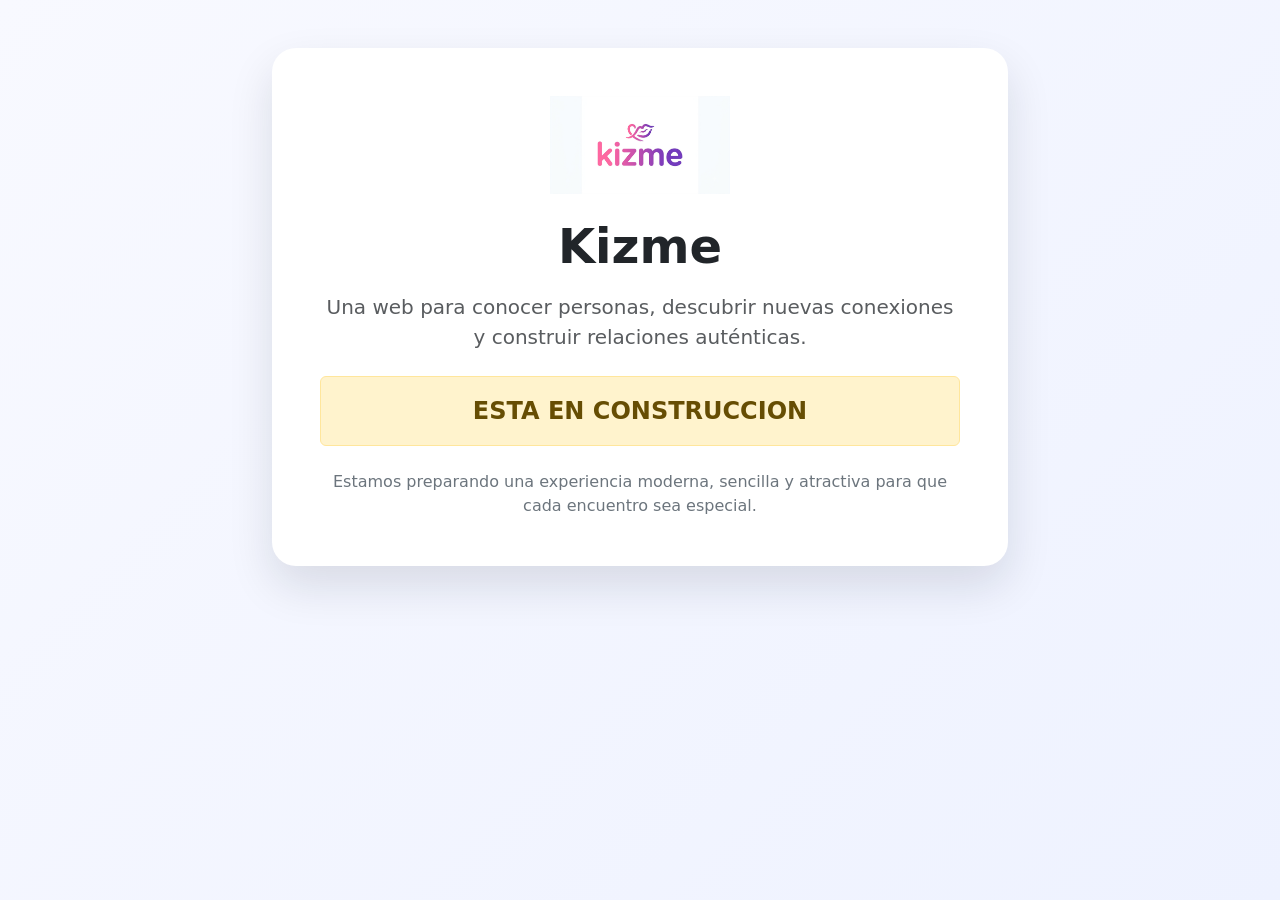
==== index.html @ 17091ad4 "EN CONSTRUCCION" ====
<!DOCTYPE html>
<html lang="es">
  <head>
    <meta charset="UTF-8" />
    <meta name="viewport" content="width=device-width, initial-scale=1.0" />
    <title>Kizme</title>
    <link
      href="https://cdn.jsdelivr.net/npm/bootstrap@5.3.3/dist/css/bootstrap.min.css"
      rel="stylesheet"
    />
    <style>
      body {
        background: linear-gradient(135deg, #f8f9ff 0%, #eef2ff 100%);
        min-height: 100vh;
      }

      .hero-card {
        border: 0;
        border-radius: 1.5rem;
        box-shadow: 0 20px 45px rgba(15, 23, 42, 0.12);
      }

      .logo-img {
        max-width: 180px;
        height: auto;
      }
    </style>
  </head>
  <body>
    <div class="container py-5">
      <div class="row justify-content-center">
        <div class="col-lg-8">
          <div class="card hero-card p-4 p-md-5 text-center">
            <img src="img/logo.png" alt="Logo de Kizme" class="logo-img mx-auto d-block" />
            <h1 class="display-5 fw-bold mt-4 mb-3">Kizme</h1>
            <p class="lead text-muted mb-4">
              Una web para conocer personas, descubrir nuevas conexiones y construir relaciones auténticas.
            </p>
            <div class="alert alert-warning fw-bold fs-4 mb-4" role="alert">
              ESTA EN CONSTRUCCION
            </div>
            <p class="mb-0 text-secondary">
              Estamos preparando una experiencia moderna, sencilla y atractiva para que cada encuentro sea especial.
            </p>
          </div>
        </div>
      </div>
    </div>
  </body>
</html>
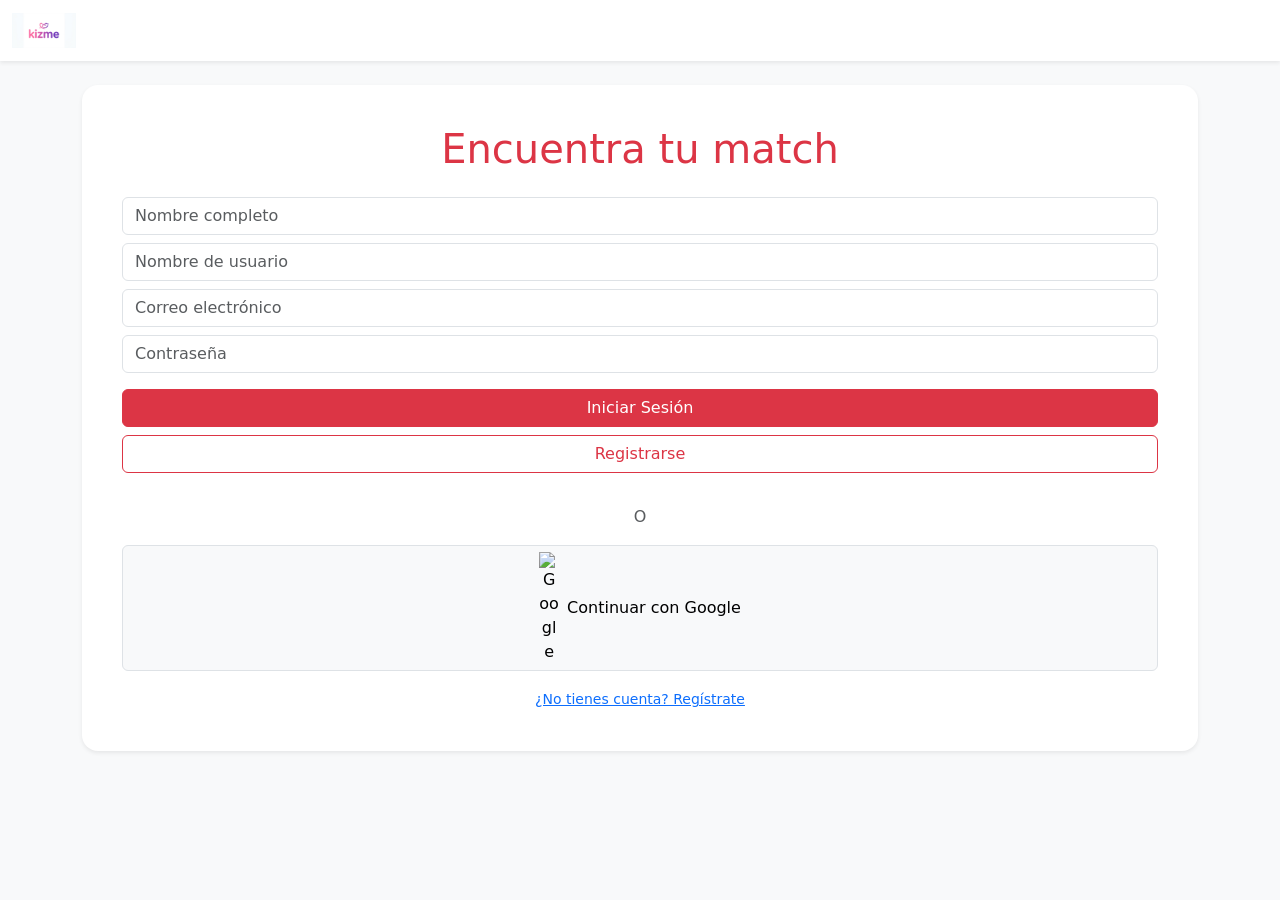
==== commit 2605ebdc: "AUTENTICAR GOOGLE" ====
--- a/index.html
+++ b/index.html
@@ -1,50 +1,125 @@
 <!DOCTYPE html>
 <html lang="es">
-  <head>
-    <meta charset="UTF-8" />
-    <meta name="viewport" content="width=device-width, initial-scale=1.0" />
-    <title>Kizme</title>
-    <link
-      href="https://cdn.jsdelivr.net/npm/bootstrap@5.3.3/dist/css/bootstrap.min.css"
-      rel="stylesheet"
-    />
-    <style>
-      body {
-        background: linear-gradient(135deg, #f8f9ff 0%, #eef2ff 100%);
-        min-height: 100vh;
-      }
+<head>
+    <meta charset="UTF-8">
+    <meta name="viewport" content="width=device-width, initial-scale=1.0">
+    <title>DatingApp MVP V001</title>
+    <link href="https://cdn.jsdelivr.net/npm/bootstrap@5.3.0/dist/css/bootstrap.min.css" rel="stylesheet">
+    <link rel="stylesheet" href="css/styles.css">
+    <script src="https://cdn.jsdelivr.net/npm/@supabase/supabase-js@2"></script>
+</head>
+<body class="bg-light">
 
-      .hero-card {
-        border: 0;
-        border-radius: 1.5rem;
-        box-shadow: 0 20px 45px rgba(15, 23, 42, 0.12);
-      }
+    <nav class="navbar navbar-light bg-white shadow-sm">
+        <div class="container-fluid justify-content-between">
+            <a class="navbar-brand" href="#">
+                <img src="img/logo.png" alt="Logo" height="35">
+            </a>
+            <button id="logout-btn" class="btn btn-outline-danger btn-sm hidden" onclick="cerrarSesion()">Cerrar Sesión</button>
+        </div>
+    </nav>
 
-      .logo-img {
-        max-width: 180px;
-        height: auto;
-      }
-    </style>
-  </head>
-  <body>
-    <div class="container py-5">
-      <div class="row justify-content-center">
-        <div class="col-lg-8">
-          <div class="card hero-card p-4 p-md-5 text-center">
-            <img src="img/logo.png" alt="Logo de Kizme" class="logo-img mx-auto d-block" />
-            <h1 class="display-5 fw-bold mt-4 mb-3">Kizme</h1>
-            <p class="lead text-muted mb-4">
-              Una web para conocer personas, descubrir nuevas conexiones y construir relaciones auténticas.
-            </p>
-            <div class="alert alert-warning fw-bold fs-4 mb-4" role="alert">
-              ESTA EN CONSTRUCCION
+    <main class="container mt-4 mb-5 pb-5" id="app-container">
+        
+        <!-- VISTA DE AUTENTICACIÓN -->
+        <section id="auth-view" class="view active">
+            <div class="card p-4 shadow-sm border-0 rounded-4">
+                <div class="card-body">
+                    <h1 class="text-center text-danger mb-4 display-6">Encuentra tu match</h1>
+                    <input type="text" id="auth-nombre" class="form-control mb-2 hidden-on-login" placeholder="Nombre completo">
+                    <input type="text" id="auth-username" class="form-control mb-2 hidden-on-login" placeholder="Nombre de usuario">
+                    <input type="email" id="auth-email" class="form-control mb-2" placeholder="Correo electrónico">
+                    <input type="password" id="auth-password" class="form-control mb-3" placeholder="Contraseña">
+                    
+                    <button id="login-btn" class="btn btn-danger w-100 mb-2" onclick="iniciarSesion()">Iniciar Sesión</button>
+                    <button id="register-btn" class="btn btn-outline-danger w-100 mb-3" onclick="registrarUsuario()">Registrarse</button>
+                    
+                    <div class="text-center text-muted my-3">O</div>
+                    
+                    <button class="btn btn-light border w-100 d-flex align-items-center justify-content-center gap-2" onclick="loginConGoogle()">
+                        <img src="https://upload.wikimedia.org/wikipedia/commons/thumb/3/3c/Google_Favicon_2025.svg/960px-Google_Favicon_2025.svg.png?_=20251015042304" width="20" alt="Google">
+                        Continuar con Google
+                    </button>
+                    <p id="auth-message" class="text-danger text-center mt-3 small"></p>
+                    <div class="text-center mt-3">
+                        <small><a href="#" onclick="toggleAuthMode(event)" id="toggle-link">¿No tienes cuenta? Regístrate</a></small>
+                    </div>
+                </div>
             </div>
-            <p class="mb-0 text-secondary">
-              Estamos preparando una experiencia moderna, sencilla y atractiva para que cada encuentro sea especial.
-            </p>
-          </div>
-        </div>
-      </div>
-    </div>
-  </body>
-</html>
+        </section>
+
+        <!-- VISTA DE PERFIL -->
+        <section id="profile-setup-view" class="view">
+            <div class="card p-4 shadow-sm border-0 rounded-4 text-center">
+                <div class="card-body">
+                    <h1 class="h3 text-danger mb-4">Termina tu perfil</h1>
+                    <img id="profile-preview" src="https://via.placeholder.com/150" class="rounded-circle shadow-sm mb-3" width="150" height="150" style="object-fit:cover;" alt="Foto de perfil">
+                    <input type="file" id="avatar-input" class="form-control mb-3" accept="image/*">
+                    <input type="text" id="setup-bio" class="form-control mb-3" placeholder="Cuéntanos sobre ti...">
+                    <select id="setup-genero" class="form-select mb-3">
+                        <option value="">Selecciona tu género</option>
+                        <option value="hombre">Hombre</option>
+                        <option value="mujer">Mujer</option>
+                        <option value="otro">Otro</option>
+                    </select>
+                    <button class="btn btn-danger w-100" onclick="guardarPerfil()">Guardar y Empezar</button>
+                </div>
+            </div>
+        </section>
+
+        <!-- VISTA DESCUBRIR -->
+        <section id="discover-view" class="view">
+            <h4 class="text-center mb-3 text-muted">Descubrir</h4>
+            <div id="card-container" class="card-container position-relative mb-4">
+                <div id="profile-card" class="card shadow border-0 rounded-4 overflow-hidden profile-card hidden">
+                    <img id="card-img" src="" class="card-img-top" alt="Foto" style="height: 350px; object-fit: cover;">
+                    <div class="card-body">
+                        <h5 class="card-title mb-0" id="card-name"></h5>
+                        <p class="card-text text-muted small" id="card-bio"></p>
+                    </div>
+                </div>
+                <div id="no-profiles" class="text-center text-muted mt-5 hidden">
+                    <p>No hay más perfiles por ahora. Vuelve más tarde.</p>
+                </div>
+            </div>
+            <div class="d-flex justify-content-around">
+                <button class="btn btn-light rounded-circle shadow btn-lg btn-dislike" onclick="registrarInteraccion('dislike')">❌</button>
+                <button class="btn btn-light rounded-circle shadow btn-lg btn-like" onclick="registrarInteraccion('like')">❤️</button>
+            </div>
+        </section>
+
+        <!-- VISTA CHATS -->
+        <section id="chat-view" class="view">
+            <h4 class="mb-3 text-muted">Tus Matches</h4>
+            <div id="matches-list" class="list-group mb-4"></div>
+            
+            <div id="chat-room" class="card shadow-sm border-0 rounded-4 hidden">
+                <div class="card-header bg-white border-0 d-flex align-items-center">
+                    <button class="btn btn-sm btn-link text-decoration-none text-muted me-2" onclick="cerrarChat()">&larr;</button>
+                    <h5 class="mb-0" id="chat-with"></h5>
+                </div>
+                <div class="card-body messages-container p-3" id="messages-container"></div>
+                <div class="card-footer bg-white border-0 p-2">
+                    <div class="input-group">
+                        <input type="text" id="message-input" class="form-control" placeholder="Escribe un mensaje...">
+                        <button class="btn btn-danger" onclick="enviarMensaje()">Enviar</button>
+                    </div>
+                </div>
+            </div>
+        </section>
+    </main>
+
+    <!-- NAVEGACIÓN INFERIOR -->
+    <nav id="bottom-nav" class="navbar navbar-light bg-white fixed-bottom border-top hidden d-flex justify-content-around">
+        <button class="btn btn-link text-decoration-none text-muted" onclick="cambiarVista('discover-view')">
+            <span style="font-size: 1.5rem;">🔍</span><br><small>Descubrir</small>
+        </button>
+        <button class="btn btn-link text-decoration-none text-muted" onclick="cambiarVista('chat-view')">
+            <span style="font-size: 1.5rem;">💬</span><br><small>Chats</small>
+        </button>
+    </nav>
+
+    <script src="https://cdn.jsdelivr.net/npm/bootstrap@5.3.0/dist/js/bootstrap.bundle.min.js"></script>
+    <script src="js/app.js"></script>
+</body>
+</html>
--- a/css/styles.css
+++ b/css/styles.css
@@ -0,0 +1,16 @@
+.view { display: none; }
+.view.active { display: block; }
+.hidden { display: none !important; }
+
+/* Botones de Like/Dislike */
+.btn-dislike { width: 60px; height: 60px; border: 1px solid #ddd !important; font-size: 24px; }
+.btn-like { width: 60px; height: 60px; border: 1px solid #ddd !important; font-size: 24px; color: #FF3B30; }
+
+/* Chat */
+.messages-container { height: 350px; overflow-y: auto; background: #F5F5F5; display: flex; flex-direction: column; gap: 10px; }
+.message-bubble { max-width: 75%; padding: 10px 15px; border-radius: 15px; font-size: 14px; }
+.message-bubble.sent { background: #FF3B30; color: white; align-self: flex-end; border-bottom-right-radius: 2px; }
+.message-bubble.received { background: white; color: #333; align-self: flex-start; border: 1px solid #eee; border-bottom-left-radius: 2px; }
+
+/* Tarjeta de Descubrir */
+.profile-card { position: absolute; width: 100%; }
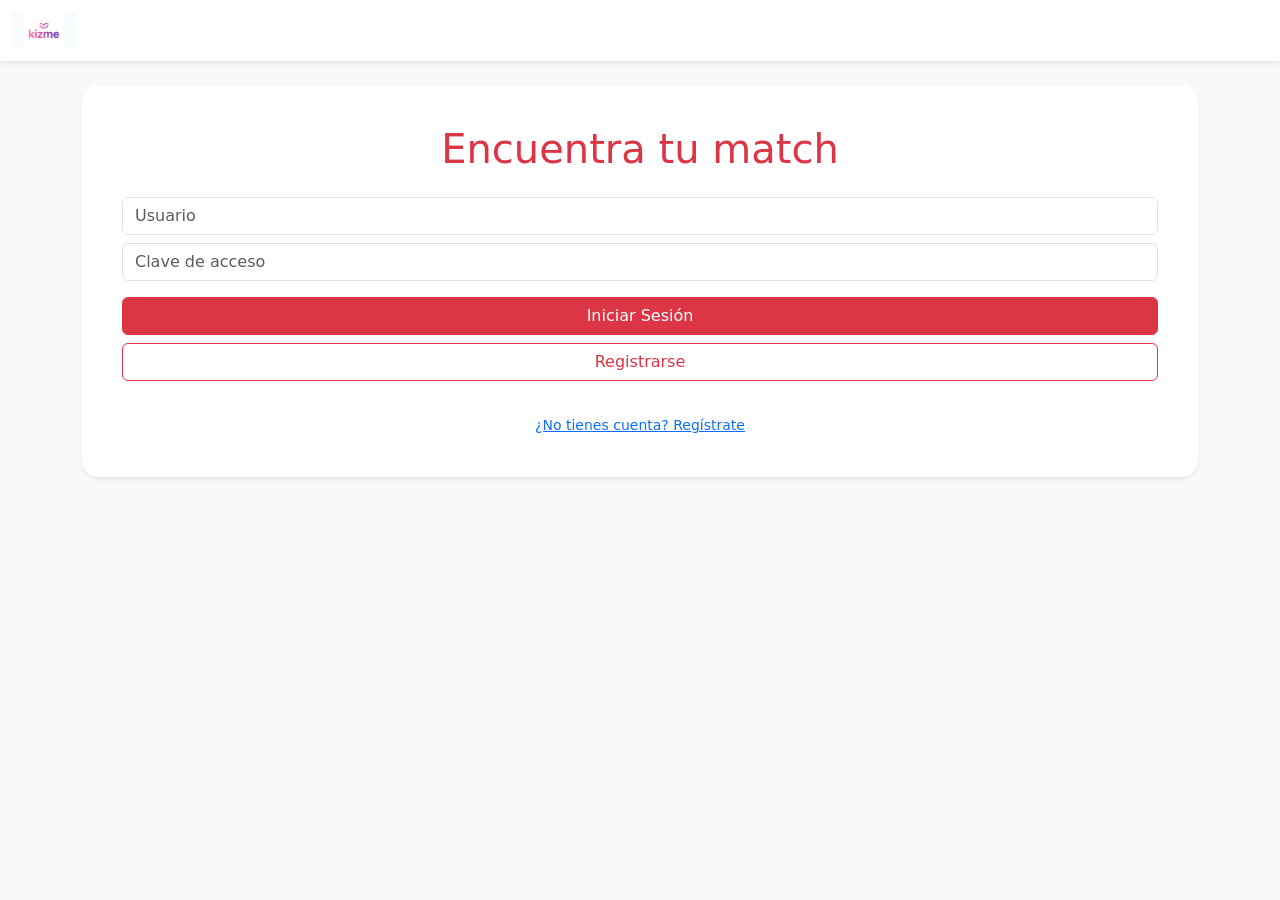
==== commit 6f469344: "Act V005" ====
--- a/index.html
+++ b/index.html
@@ -3,9 +3,9 @@
 <head>
     <meta charset="UTF-8">
     <meta name="viewport" content="width=device-width, initial-scale=1.0">
-    <title>DatingApp MVP V001</title>
+    <title>Kizme - Encuentra tu match</title>
     <link href="https://cdn.jsdelivr.net/npm/bootstrap@5.3.0/dist/css/bootstrap.min.css" rel="stylesheet">
-    <link rel="stylesheet" href="css/styles.css">
+    <link rel="stylesheet" href="css/styles.css?v=V005">
     <script src="https://cdn.jsdelivr.net/npm/@supabase/supabase-js@2"></script>
 </head>
 <body class="bg-light">
@@ -28,15 +28,15 @@
                     <h1 class="text-center text-danger mb-4 display-6">Encuentra tu match</h1>
                     <input type="text" id="auth-nombre" class="form-control mb-2 hidden-on-login" placeholder="Nombre completo">
                     <input type="text" id="auth-username" class="form-control mb-2 hidden-on-login" placeholder="Nombre de usuario">
-                    <input type="email" id="auth-email" class="form-control mb-2" placeholder="Correo electrónico">
-                    <input type="password" id="auth-password" class="form-control mb-3" placeholder="Contraseña">
+                    <input type="email" id="auth-email" class="form-control mb-2" placeholder="Usuario">
+                    <input type="password" id="auth-password" class="form-control mb-3" placeholder="Clave de acceso">
                     
                     <button id="login-btn" class="btn btn-danger w-100 mb-2" onclick="iniciarSesion()">Iniciar Sesión</button>
-                    <button id="register-btn" class="btn btn-outline-danger w-100 mb-3" onclick="registrarUsuario()">Registrarse</button>
+                    <button id="register-btn" class="btn btn-outline-danger w-100 mb-3" onclick="isLogin ? toggleAuthMode(event) : registrarUsuario()">Registrarse</button>
                     
-                    <div class="text-center text-muted my-3">O</div>
+                    <div id="auth-divider" class="text-center text-muted my-3 hidden-on-login">O</div>
                     
-                    <button class="btn btn-light border w-100 d-flex align-items-center justify-content-center gap-2" onclick="loginConGoogle()">
+                    <button id="google-login-btn" class="btn btn-light border w-100 d-flex align-items-center justify-content-center gap-2 hidden-on-login" onclick="loginConGoogle()">
                         <img src="https://upload.wikimedia.org/wikipedia/commons/thumb/3/3c/Google_Favicon_2025.svg/960px-Google_Favicon_2025.svg.png?_=20251015042304" width="20" alt="Google">
                         Continuar con Google
                     </button>
@@ -50,19 +50,79 @@
 
         <!-- VISTA DE PERFIL -->
         <section id="profile-setup-view" class="view">
-            <div class="card p-4 shadow-sm border-0 rounded-4 text-center">
+            <div class="card p-4 shadow-sm border-0 rounded-4">
                 <div class="card-body">
-                    <h1 class="h3 text-danger mb-4">Termina tu perfil</h1>
-                    <img id="profile-preview" src="https://via.placeholder.com/150" class="rounded-circle shadow-sm mb-3" width="150" height="150" style="object-fit:cover;" alt="Foto de perfil">
+                    <div class="text-center mb-4">
+                        <h1 class="h3 text-danger mb-1">Termina tu perfil</h1>
+                        <p class="text-muted small mb-0">Completa tus datos para empezar a conocer personas</p>
+                    </div>
+                    <img id="profile-preview" src="img/placeholder.jpg" class="rounded-circle shadow-sm mb-3 mx-auto d-block" width="130" height="130" style="object-fit:cover; border: 3px solid #dc3545;" alt="Foto de perfil">
                     <input type="file" id="avatar-input" class="form-control mb-3" accept="image/*">
-                    <input type="text" id="setup-bio" class="form-control mb-3" placeholder="Cuéntanos sobre ti...">
-                    <select id="setup-genero" class="form-select mb-3">
-                        <option value="">Selecciona tu género</option>
-                        <option value="hombre">Hombre</option>
-                        <option value="mujer">Mujer</option>
-                        <option value="otro">Otro</option>
-                    </select>
-                    <button class="btn btn-danger w-100" onclick="guardarPerfil()">Guardar y Empezar</button>
+
+                    <div class="row g-2 mb-3">
+                        <div class="col-12">
+                            <label class="form-label small fw-bold text-muted">Foto de perfil</label>
+                        </div>
+                    </div>
+
+                    <input type="text" id="setup-bio" class="form-control mb-3" placeholder="Cuéntanos sobre ti..." rows="2">
+                    <div class="row g-2 mb-3">
+                        <div class="col-6">
+                            <label class="form-label small fw-bold text-muted">Edad</label>
+                            <input type="number" id="setup-edad" class="form-control" placeholder="Edad" min="18" max="99">
+                        </div>
+                        <div class="col-6">
+                            <label class="form-label small fw-bold text-muted">País</label>
+                            <input type="text" id="setup-pais" class="form-control" value="Venezuela" placeholder="País">
+                        </div>
+                    </div>
+
+                    <!-- Ubicación Venezuela - Selectores en cascada -->
+                    <div class="mb-3">
+                        <label class="form-label small fw-bold text-danger">Tu ubicación en Venezuela</label>
+                        <div class="row g-2">
+                            <div class="col-md-6">
+                                <select id="setup-estado" class="form-select">
+                                    <option value="">Estado...</option>
+                                </select>
+                            </div>
+                            <div class="col-md-6">
+                                <select id="setup-ciudad-select" class="form-select" disabled>
+                                    <option value="">Ciudad...</option>
+                                </select>
+                            </div>
+                            <div class="col-md-6">
+                                <select id="setup-municipio" class="form-select" disabled>
+                                    <option value="">Municipio...</option>
+                                </select>
+                            </div>
+                            <div class="col-md-6">
+                                <select id="setup-parroquia" class="form-select" disabled>
+                                    <option value="">Parroquia...</option>
+                                </select>
+                            </div>
+
+                        </div>
+                    </div>
+
+                    <!-- Género y búsqueda -->
+                    <div class="mb-3">
+                        <label class="form-label small fw-bold text-danger">Tu identidad</label>
+                        <div class="row g-2">
+                            <div class="col-md-6">
+                                <select id="setup-genero" class="form-select">
+                                    <option value="">Tu género...</option>
+                                </select>
+                            </div>
+                            <div class="col-md-6">
+                                <select id="setup-buscando-genero" class="form-select">
+                                    <option value="">Quieres conocer a...</option>
+                                </select>
+                            </div>
+                        </div>
+                    </div>
+
+                    <button class="btn btn-danger w-100 mt-2" onclick="guardarPerfil()">Guardar y Empezar</button>
                 </div>
             </div>
         </section>
@@ -75,6 +135,7 @@
                     <img id="card-img" src="" class="card-img-top" alt="Foto" style="height: 350px; object-fit: cover;">
                     <div class="card-body">
                         <h5 class="card-title mb-0" id="card-name"></h5>
+                        <p class="card-text text-muted small mb-1" id="card-location"></p>
                         <p class="card-text text-muted small" id="card-bio"></p>
                     </div>
                 </div>
@@ -83,8 +144,8 @@
                 </div>
             </div>
             <div class="d-flex justify-content-around">
-                <button class="btn btn-light rounded-circle shadow btn-lg btn-dislike" onclick="registrarInteraccion('dislike')">❌</button>
-                <button class="btn btn-light rounded-circle shadow btn-lg btn-like" onclick="registrarInteraccion('like')">❤️</button>
+                <button class="btn btn-light rounded-circle shadow btn-lg btn-dislike" onclick="registrarInteraccion('dislike')">&#10060;</button>
+                <button class="btn btn-light rounded-circle shadow btn-lg btn-like" onclick="registrarInteraccion('like')">&#10084;&#65039;</button>
             </div>
         </section>
 
@@ -112,14 +173,21 @@
     <!-- NAVEGACIÓN INFERIOR -->
     <nav id="bottom-nav" class="navbar navbar-light bg-white fixed-bottom border-top hidden d-flex justify-content-around">
         <button class="btn btn-link text-decoration-none text-muted" onclick="cambiarVista('discover-view')">
-            <span style="font-size: 1.5rem;">🔍</span><br><small>Descubrir</small>
+            <span style="font-size: 1.5rem;">&#128269;</span><br><small>Descubrir</small>
         </button>
+        <a href="miskizme.html" class="btn btn-link text-decoration-none text-muted">
+            <span style="font-size: 1.5rem;">&#10084;&#65039;</span><br><small>Mis Kizme</small>
+        </a>
         <button class="btn btn-link text-decoration-none text-muted" onclick="cambiarVista('chat-view')">
-            <span style="font-size: 1.5rem;">💬</span><br><small>Chats</small>
+            <span style="font-size: 1.5rem;">&#128172;</span><br><small>Chats</small>
         </button>
+        <a href="acceso.html" class="btn btn-link text-decoration-none text-muted">
+            <span style="font-size: 1.5rem;">&#128274;</span><br><small>Acceso</small>
+        </a>
     </nav>
 
     <script src="https://cdn.jsdelivr.net/npm/bootstrap@5.3.0/dist/js/bootstrap.bundle.min.js"></script>
-    <script src="js/app.js"></script>
+    <script src="js/config.js?v=V005"></script>
+    <script src="js/app.js?v=V005"></script>
 </body>
-</html>+</html>
--- a/css/styles.css
+++ b/css/styles.css
@@ -1,16 +1,123 @@
-.view { display: none; }
-.view.active { display: block; }
-.hidden { display: none !important; }
+/* css/styles.css */
+.view {
+    display: none;
+}
 
-/* Botones de Like/Dislike */
-.btn-dislike { width: 60px; height: 60px; border: 1px solid #ddd !important; font-size: 24px; }
-.btn-like { width: 60px; height: 60px; border: 1px solid #ddd !important; font-size: 24px; color: #FF3B30; }
+.view.active {
+    display: block;
+}
 
-/* Chat */
-.messages-container { height: 350px; overflow-y: auto; background: #F5F5F5; display: flex; flex-direction: column; gap: 10px; }
-.message-bubble { max-width: 75%; padding: 10px 15px; border-radius: 15px; font-size: 14px; }
-.message-bubble.sent { background: #FF3B30; color: white; align-self: flex-end; border-bottom-right-radius: 2px; }
-.message-bubble.received { background: white; color: #333; align-self: flex-start; border: 1px solid #eee; border-bottom-left-radius: 2px; }
+.hidden {
+    display: none !important;
+}
 
-/* Tarjeta de Descubrir */
-.profile-card { position: absolute; width: 100%; }+.profile-card {
+    transition: transform 0.3s, opacity 0.3s;
+}
+
+.messages-container {
+    height: 350px;
+    overflow-y: auto;
+    display: flex;
+    flex-direction: column;
+}
+
+.message-bubble {
+    max-width: 75%;
+    padding: 8px 14px;
+    margin-bottom: 8px;
+    border-radius: 18px;
+    word-wrap: break-word;
+}
+
+.message-bubble.sent {
+    align-self: flex-end;
+    background-color: #dc3545;
+    color: white;
+    border-bottom-right-radius: 4px;
+}
+
+.message-bubble.received {
+    align-self: flex-start;
+    background-color: #e9ecef;
+    color: #212529;
+    border-bottom-left-radius: 4px;
+}
+
+#card-container {
+    min-height: 400px;
+    display: flex;
+    align-items: center;
+    justify-content: center;
+}
+
+.btn-like:hover {
+    background-color: #dc3545 !important;
+    color: white !important;
+}
+
+.btn-dislike:hover {
+    background-color: #6c757d !important;
+    color: white !important;
+}
+
+.navbar-brand img {
+    height: 35px;
+}
+
+#bottom-nav .btn {
+    font-size: 0.8rem;
+    padding: 8px 16px;
+}
+
+#bottom-nav .btn span {
+    display: block;
+    font-size: 1.5rem;
+    line-height: 1.2;
+}
+
+/* Mejoras para el perfil */
+#profile-preview {
+    border: 3px solid #dc3545;
+}
+
+/* Mejoras para los botones de swipe */
+.btn-like, .btn-dislike {
+    width: 60px;
+    height: 60px;
+    display: flex;
+    align-items: center;
+    justify-content: center;
+    font-size: 1.8rem;
+}
+
+/* Estilos para la card de perfil */
+.profile-card .card-img-top {
+    height: 350px;
+    object-fit: cover;
+}
+
+@media (max-width: 576px) {
+    .container {
+        padding-left: 12px;
+        padding-right: 12px;
+    }
+    
+    .card {
+        border-radius: 12px !important;
+    }
+    
+    .messages-container {
+        height: 300px;
+    }
+    
+    .profile-card .card-img-top {
+        height: 280px;
+    }
+    
+    .btn-like, .btn-dislike {
+        width: 50px;
+        height: 50px;
+        font-size: 1.5rem;
+    }
+}
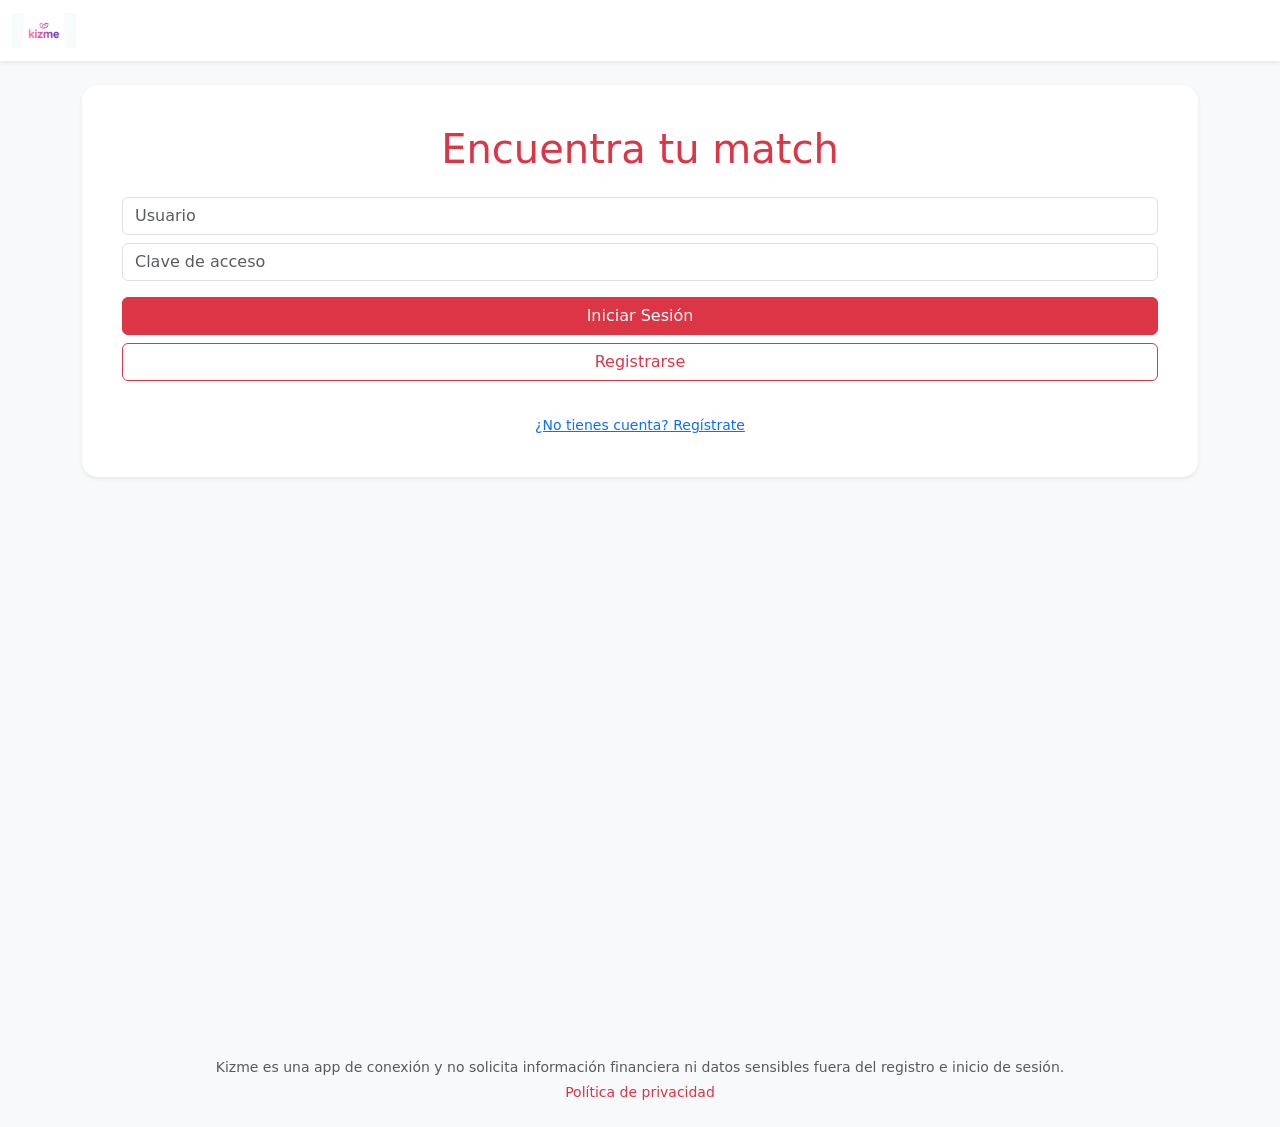
==== commit afd59a8b: "ACT" ====
--- a/index.html
+++ b/index.html
@@ -3,6 +3,8 @@
 <head>
     <meta charset="UTF-8">
     <meta name="viewport" content="width=device-width, initial-scale=1.0">
+    <meta name="description" content="Kizme es una aplicación web de conexión para descubrir personas, crear tu perfil y encontrar matches de forma segura.">
+    <meta name="robots" content="index,follow">
     <title>Kizme - Encuentra tu match</title>
     <link href="https://cdn.jsdelivr.net/npm/bootstrap@5.3.0/dist/css/bootstrap.min.css" rel="stylesheet">
     <link rel="stylesheet" href="css/styles.css?v=V005">
@@ -123,6 +125,7 @@
                     </div>
 
                     <button class="btn btn-danger w-100 mt-2" onclick="guardarPerfil()">Guardar y Empezar</button>
+                  <div style="height: 100px;"></div>
                 </div>
             </div>
         </section>
@@ -169,6 +172,11 @@
             </div>
         </section>
     </main>
+
+    <footer class="container py-4 text-center small text-muted">
+        <p class="mb-1">Kizme es una app de conexión y no solicita información financiera ni datos sensibles fuera del registro e inicio de sesión.</p>
+        <a href="politica-privacidad.html" class="text-danger text-decoration-none">Política de privacidad</a>
+    </footer>
 
     <!-- NAVEGACIÓN INFERIOR -->
     <nav id="bottom-nav" class="navbar navbar-light bg-white fixed-bottom border-top hidden d-flex justify-content-around">
--- a/css/styles.css
+++ b/css/styles.css
@@ -120,4 +120,115 @@
         height: 50px;
         font-size: 1.5rem;
     }
+}
+
+
+
+
+
+
+
+/* ===== SOLUCIÓN PARA NAVEGACIÓN INFERIOR ===== */
+
+/* Espacio para la navegación fija */
+#app-container {
+    padding-bottom: 80px;
+    min-height: 100vh;
+}
+
+/* Ajuste de las vistas para que ocupen todo el espacio disponible */
+.view {
+    display: none;
+    min-height: calc(110vh - 180px);
+}
+
+.view.active {
+    display: block;
+}
+
+/* Navegación inferior mejorada */
+#bottom-nav {
+    background: white !important;
+    box-shadow: 0 -2px 10px rgba(0, 0, 0, 0.1);
+    padding: 6px 0 10px 0;
+    z-index: 1040;
+    height: 70px;
+}
+
+#bottom-nav .btn {
+    flex: 1;
+    padding: 4px 0;
+    font-size: 0.7rem;
+    color: #6c757d !important;
+    border: none !important;
+    background: transparent !important;
+    transition: all 0.3s ease;
+}
+
+#bottom-nav .btn:hover,
+#bottom-nav .btn:focus {
+    color: #dc3545 !important;
+}
+
+#bottom-nav .btn span {
+    display: block;
+    font-size: 1.4rem;
+    margin-bottom: 2px;
+}
+
+#bottom-nav .btn small {
+    font-size: 0.65rem;
+}
+
+/* Ajustes para dispositivos móviles */
+@media (max-width: 576px) {
+    #bottom-nav {
+        height: 90px;
+        padding: 4px 0 8px 0;
+    }
+    
+    #bottom-nav .btn span {
+        font-size: 1.2rem;
+    }
+    
+    #bottom-nav .btn small {
+        font-size: 0.6rem;
+    }
+    
+    #app-container {
+        padding-bottom: 70px;
+    }
+}
+
+/* Scroll suave para las vistas */
+#discover-view,
+#chat-view {
+    overflow-y: auto;
+    -webkit-overflow-scrolling: touch;
+}
+
+/* Mejorar el contenedor de mensajes del chat */
+#messages-container {
+    max-height: 350px;
+    overflow-y: auto;
+    padding: 15px;
+    background: #f8f9fa;
+    border-radius: 8px;
+}
+
+/* Ajuste para el chat room */
+#chat-room {
+    margin-bottom: 20px;
+}
+
+/* Ocultar scrollbar en algunas vistas (opcional) */
+#discover-view::-webkit-scrollbar,
+#chat-view::-webkit-scrollbar {
+    width: 4px;
+}
+
+#discover-view::-webkit-scrollbar-thumb,
+#chat-view::-webkit-scrollbar-thumb {
+    background: #dc3545;
+    border-radius: 4px;
 }
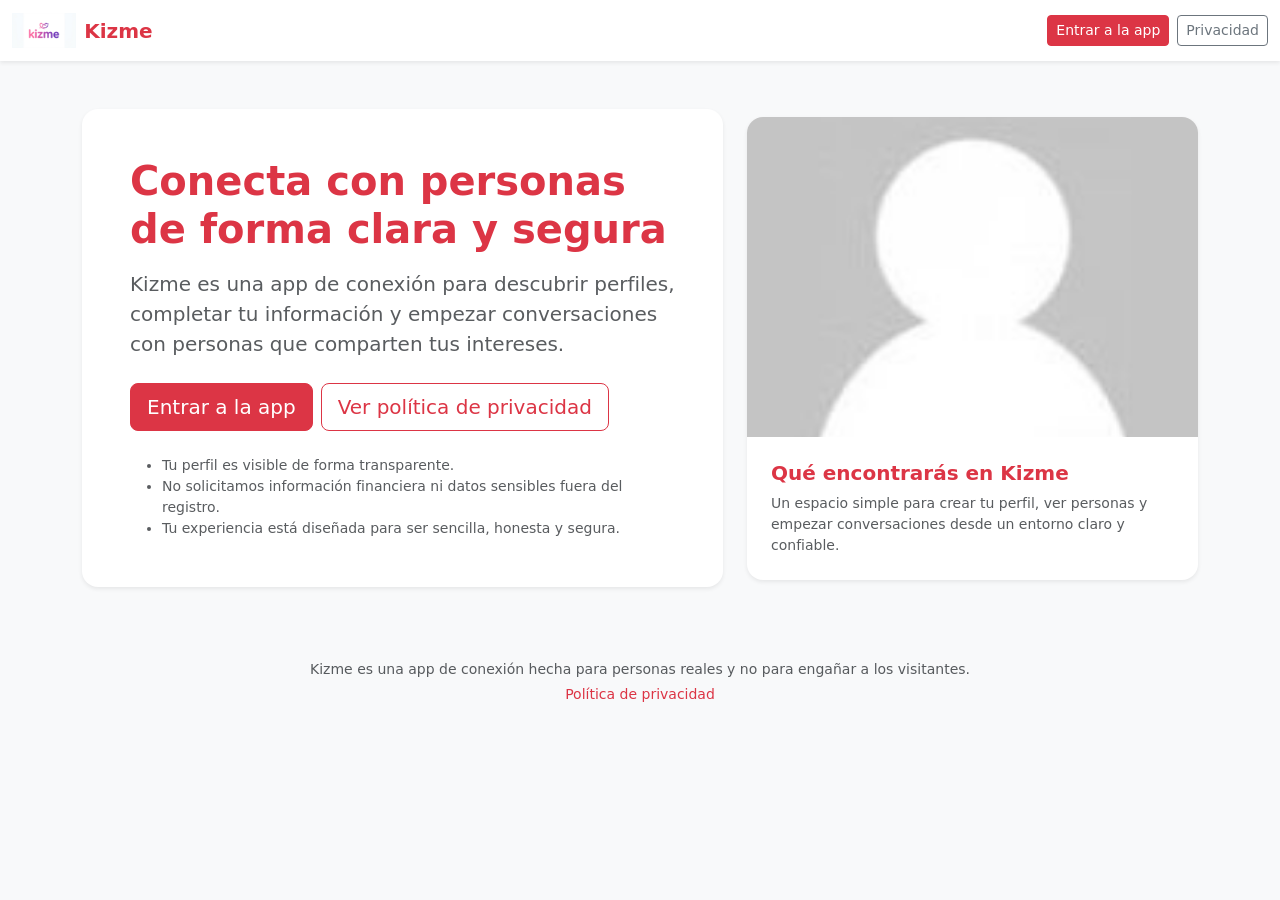
==== commit 41eb8659: "reemplazando la portada principal" ====
--- a/index.html
+++ b/index.html
@@ -1,6 +1,21 @@
 <!DOCTYPE html>
 <html lang="es">
 <head>
+    <!-- Google Tag Manager -->
+<script>(function(w,d,s,l,i){w[l]=w[l]||[];w[l].push({'gtm.start':
+new Date().getTime(),event:'gtm.js'});var f=d.getElementsByTagName(s)[0],
+j=d.createElement(s),dl=l!='dataLayer'?'&l='+l:'';j.async=true;j.src=
+'https://www.googletagmanager.com/gtm.js?id='+i+dl;f.parentNode.insertBefore(j,f);
+})(window,document,'script','dataLayer','GTM-K3759VKL');</script>
+<!-- End Google Tag Manager -->
+    <!-- Google tag (gtag.js) -->
+<script async src="https://www.googletagmanager.com/gtag/js?id=G-YSMS384BFZ"></script>
+<script>
+  window.dataLayer = window.dataLayer || [];
+  function gtag(){dataLayer.push(arguments);}
+  gtag('js', new Date());
+  gtag('config', 'G-YSMS384BFZ');
+</script>
     <meta charset="UTF-8">
     <meta name="viewport" content="width=device-width, initial-scale=1.0">
     <meta name="description" content="Kizme es una aplicación web de conexión para descubrir personas, crear tu perfil y encontrar matches de forma segura.">
@@ -8,194 +23,58 @@
     <title>Kizme - Encuentra tu match</title>
     <link href="https://cdn.jsdelivr.net/npm/bootstrap@5.3.0/dist/css/bootstrap.min.css" rel="stylesheet">
     <link rel="stylesheet" href="css/styles.css?v=V005">
-    <script src="https://cdn.jsdelivr.net/npm/@supabase/supabase-js@2"></script>
 </head>
 <body class="bg-light">
+    <!-- Google Tag Manager (noscript) -->
+<noscript><iframe src="https://www.googletagmanager.com/ns.html?id=GTM-K3759VKL"
+height="0" width="0" style="display:none;visibility:hidden"></iframe></noscript>
+<!-- End Google Tag Manager (noscript) -->
 
     <nav class="navbar navbar-light bg-white shadow-sm">
         <div class="container-fluid justify-content-between">
-            <a class="navbar-brand" href="#">
+            <a class="navbar-brand d-flex align-items-center gap-2" href="index.html">
                 <img src="img/logo.png" alt="Logo" height="35">
+                <span class="fw-bold text-danger">Kizme</span>
             </a>
-            <button id="logout-btn" class="btn btn-outline-danger btn-sm hidden" onclick="cerrarSesion()">Cerrar Sesión</button>
+            <div class="d-flex gap-2">
+                <a href="app.html" class="btn btn-danger btn-sm">Entrar a la app</a>
+                <a href="politica-privacidad.html" class="btn btn-outline-secondary btn-sm">Privacidad</a>
+            </div>
         </div>
     </nav>
 
-    <main class="container mt-4 mb-5 pb-5" id="app-container">
-        
-        <!-- VISTA DE AUTENTICACIÓN -->
-        <section id="auth-view" class="view active">
-            <div class="card p-4 shadow-sm border-0 rounded-4">
-                <div class="card-body">
-                    <h1 class="text-center text-danger mb-4 display-6">Encuentra tu match</h1>
-                    <input type="text" id="auth-nombre" class="form-control mb-2 hidden-on-login" placeholder="Nombre completo">
-                    <input type="text" id="auth-username" class="form-control mb-2 hidden-on-login" placeholder="Nombre de usuario">
-                    <input type="email" id="auth-email" class="form-control mb-2" placeholder="Usuario">
-                    <input type="password" id="auth-password" class="form-control mb-3" placeholder="Clave de acceso">
-                    
-                    <button id="login-btn" class="btn btn-danger w-100 mb-2" onclick="iniciarSesion()">Iniciar Sesión</button>
-                    <button id="register-btn" class="btn btn-outline-danger w-100 mb-3" onclick="isLogin ? toggleAuthMode(event) : registrarUsuario()">Registrarse</button>
-                    
-                    <div id="auth-divider" class="text-center text-muted my-3 hidden-on-login">O</div>
-                    
-                    <button id="google-login-btn" class="btn btn-light border w-100 d-flex align-items-center justify-content-center gap-2 hidden-on-login" onclick="loginConGoogle()">
-                        <img src="https://upload.wikimedia.org/wikipedia/commons/thumb/3/3c/Google_Favicon_2025.svg/960px-Google_Favicon_2025.svg.png?_=20251015042304" width="20" alt="Google">
-                        Continuar con Google
-                    </button>
-                    <p id="auth-message" class="text-danger text-center mt-3 small"></p>
-                    <div class="text-center mt-3">
-                        <small><a href="#" onclick="toggleAuthMode(event)" id="toggle-link">¿No tienes cuenta? Regístrate</a></small>
+    <main class="container py-5">
+        <div class="row align-items-center g-4">
+            <div class="col-lg-7">
+                <div class="card border-0 shadow-sm rounded-4 p-4 p-md-5">
+                    <h1 class="display-6 fw-bold text-danger mb-3">Conecta con personas de forma clara y segura</h1>
+                    <p class="lead text-muted mb-4">Kizme es una app de conexión para descubrir perfiles, completar tu información y empezar conversaciones con personas que comparten tus intereses.</p>
+                    <div class="d-flex flex-wrap gap-2 mb-4">
+                        <a href="app.html" class="btn btn-danger btn-lg">Entrar a la app</a>
+                        <a href="politica-privacidad.html" class="btn btn-outline-danger btn-lg">Ver política de privacidad</a>
+                    </div>
+                    <ul class="text-muted small mb-0">
+                        <li>Tu perfil es visible de forma transparente.</li>
+                        <li>No solicitamos información financiera ni datos sensibles fuera del registro.</li>
+                        <li>Tu experiencia está diseñada para ser sencilla, honesta y segura.</li>
+                    </ul>
+                </div>
+            </div>
+            <div class="col-lg-5">
+                <div class="card border-0 shadow-sm rounded-4 overflow-hidden">
+                    <img src="img/placeholder.jpg" alt="Kizme" class="img-fluid" style="height: 320px; object-fit: cover;">
+                    <div class="card-body p-4">
+                        <h5 class="fw-bold text-danger mb-2">Qué encontrarás en Kizme</h5>
+                        <p class="text-muted small mb-0">Un espacio simple para crear tu perfil, ver personas y empezar conversaciones desde un entorno claro y confiable.</p>
                     </div>
                 </div>
             </div>
-        </section>
-
-        <!-- VISTA DE PERFIL -->
-        <section id="profile-setup-view" class="view">
-            <div class="card p-4 shadow-sm border-0 rounded-4">
-                <div class="card-body">
-                    <div class="text-center mb-4">
-                        <h1 class="h3 text-danger mb-1">Termina tu perfil</h1>
-                        <p class="text-muted small mb-0">Completa tus datos para empezar a conocer personas</p>
-                    </div>
-                    <img id="profile-preview" src="img/placeholder.jpg" class="rounded-circle shadow-sm mb-3 mx-auto d-block" width="130" height="130" style="object-fit:cover; border: 3px solid #dc3545;" alt="Foto de perfil">
-                    <input type="file" id="avatar-input" class="form-control mb-3" accept="image/*">
-
-                    <div class="row g-2 mb-3">
-                        <div class="col-12">
-                            <label class="form-label small fw-bold text-muted">Foto de perfil</label>
-                        </div>
-                    </div>
-
-                    <input type="text" id="setup-bio" class="form-control mb-3" placeholder="Cuéntanos sobre ti..." rows="2">
-                    <div class="row g-2 mb-3">
-                        <div class="col-6">
-                            <label class="form-label small fw-bold text-muted">Edad</label>
-                            <input type="number" id="setup-edad" class="form-control" placeholder="Edad" min="18" max="99">
-                        </div>
-                        <div class="col-6">
-                            <label class="form-label small fw-bold text-muted">País</label>
-                            <input type="text" id="setup-pais" class="form-control" value="Venezuela" placeholder="País">
-                        </div>
-                    </div>
-
-                    <!-- Ubicación Venezuela - Selectores en cascada -->
-                    <div class="mb-3">
-                        <label class="form-label small fw-bold text-danger">Tu ubicación en Venezuela</label>
-                        <div class="row g-2">
-                            <div class="col-md-6">
-                                <select id="setup-estado" class="form-select">
-                                    <option value="">Estado...</option>
-                                </select>
-                            </div>
-                            <div class="col-md-6">
-                                <select id="setup-ciudad-select" class="form-select" disabled>
-                                    <option value="">Ciudad...</option>
-                                </select>
-                            </div>
-                            <div class="col-md-6">
-                                <select id="setup-municipio" class="form-select" disabled>
-                                    <option value="">Municipio...</option>
-                                </select>
-                            </div>
-                            <div class="col-md-6">
-                                <select id="setup-parroquia" class="form-select" disabled>
-                                    <option value="">Parroquia...</option>
-                                </select>
-                            </div>
-
-                        </div>
-                    </div>
-
-                    <!-- Género y búsqueda -->
-                    <div class="mb-3">
-                        <label class="form-label small fw-bold text-danger">Tu identidad</label>
-                        <div class="row g-2">
-                            <div class="col-md-6">
-                                <select id="setup-genero" class="form-select">
-                                    <option value="">Tu género...</option>
-                                </select>
-                            </div>
-                            <div class="col-md-6">
-                                <select id="setup-buscando-genero" class="form-select">
-                                    <option value="">Quieres conocer a...</option>
-                                </select>
-                            </div>
-                        </div>
-                    </div>
-
-                    <button class="btn btn-danger w-100 mt-2" onclick="guardarPerfil()">Guardar y Empezar</button>
-                  <div style="height: 100px;"></div>
-                </div>
-            </div>
-        </section>
-
-        <!-- VISTA DESCUBRIR -->
-        <section id="discover-view" class="view">
-            <h4 class="text-center mb-3 text-muted">Descubrir</h4>
-            <div id="card-container" class="card-container position-relative mb-4">
-                <div id="profile-card" class="card shadow border-0 rounded-4 overflow-hidden profile-card hidden">
-                    <img id="card-img" src="" class="card-img-top" alt="Foto" style="height: 350px; object-fit: cover;">
-                    <div class="card-body">
-                        <h5 class="card-title mb-0" id="card-name"></h5>
-                        <p class="card-text text-muted small mb-1" id="card-location"></p>
-                        <p class="card-text text-muted small" id="card-bio"></p>
-                    </div>
-                </div>
-                <div id="no-profiles" class="text-center text-muted mt-5 hidden">
-                    <p>No hay más perfiles por ahora. Vuelve más tarde.</p>
-                </div>
-            </div>
-            <div class="d-flex justify-content-around">
-                <button class="btn btn-light rounded-circle shadow btn-lg btn-dislike" onclick="registrarInteraccion('dislike')">&#10060;</button>
-                <button class="btn btn-light rounded-circle shadow btn-lg btn-like" onclick="registrarInteraccion('like')">&#10084;&#65039;</button>
-            </div>
-        </section>
-
-        <!-- VISTA CHATS -->
-        <section id="chat-view" class="view">
-            <h4 class="mb-3 text-muted">Tus Matches</h4>
-            <div id="matches-list" class="list-group mb-4"></div>
-            
-            <div id="chat-room" class="card shadow-sm border-0 rounded-4 hidden">
-                <div class="card-header bg-white border-0 d-flex align-items-center">
-                    <button class="btn btn-sm btn-link text-decoration-none text-muted me-2" onclick="cerrarChat()">&larr;</button>
-                    <h5 class="mb-0" id="chat-with"></h5>
-                </div>
-                <div class="card-body messages-container p-3" id="messages-container"></div>
-                <div class="card-footer bg-white border-0 p-2">
-                    <div class="input-group">
-                        <input type="text" id="message-input" class="form-control" placeholder="Escribe un mensaje...">
-                        <button class="btn btn-danger" onclick="enviarMensaje()">Enviar</button>
-                    </div>
-                </div>
-            </div>
-        </section>
+        </div>
     </main>
 
     <footer class="container py-4 text-center small text-muted">
-        <p class="mb-1">Kizme es una app de conexión y no solicita información financiera ni datos sensibles fuera del registro e inicio de sesión.</p>
+        <p class="mb-1">Kizme es una app de conexión hecha para personas reales y no para engañar a los visitantes.</p>
         <a href="politica-privacidad.html" class="text-danger text-decoration-none">Política de privacidad</a>
     </footer>
-
-    <!-- NAVEGACIÓN INFERIOR -->
-    <nav id="bottom-nav" class="navbar navbar-light bg-white fixed-bottom border-top hidden d-flex justify-content-around">
-        <button class="btn btn-link text-decoration-none text-muted" onclick="cambiarVista('discover-view')">
-            <span style="font-size: 1.5rem;">&#128269;</span><br><small>Descubrir</small>
-        </button>
-        <a href="miskizme.html" class="btn btn-link text-decoration-none text-muted">
-            <span style="font-size: 1.5rem;">&#10084;&#65039;</span><br><small>Mis Kizme</small>
-        </a>
-        <button class="btn btn-link text-decoration-none text-muted" onclick="cambiarVista('chat-view')">
-            <span style="font-size: 1.5rem;">&#128172;</span><br><small>Chats</small>
-        </button>
-        <a href="acceso.html" class="btn btn-link text-decoration-none text-muted">
-            <span style="font-size: 1.5rem;">&#128274;</span><br><small>Acceso</small>
-        </a>
-    </nav>
-
-    <script src="https://cdn.jsdelivr.net/npm/bootstrap@5.3.0/dist/js/bootstrap.bundle.min.js"></script>
-    <script src="js/config.js?v=V005"></script>
-    <script src="js/app.js?v=V005"></script>
 </body>
 </html>
--- a/css/styles.css
+++ b/css/styles.css
@@ -152,7 +152,7 @@
     box-shadow: 0 -2px 10px rgba(0, 0, 0, 0.1);
     padding: 6px 0 10px 0;
     z-index: 1040;
-    height: 70px;
+    height: 80px;
 }
 
 #bottom-nav .btn {
